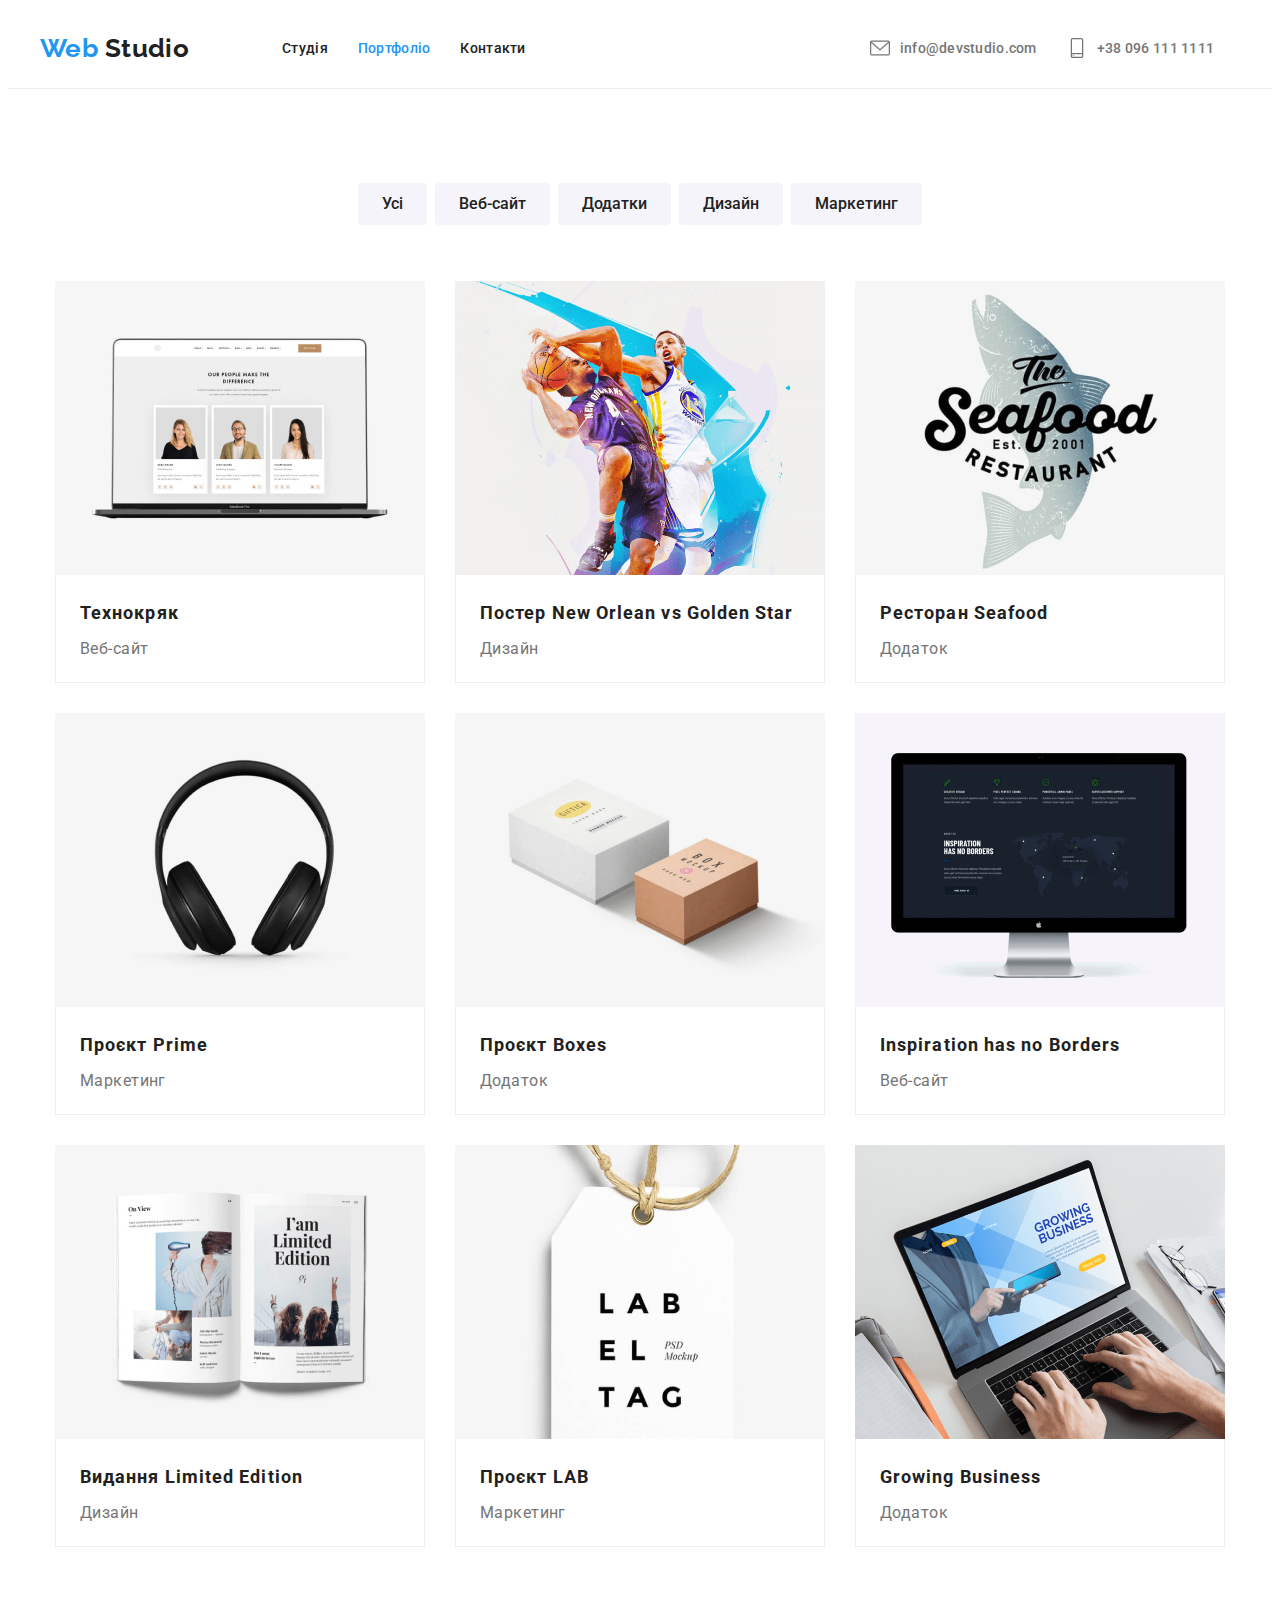
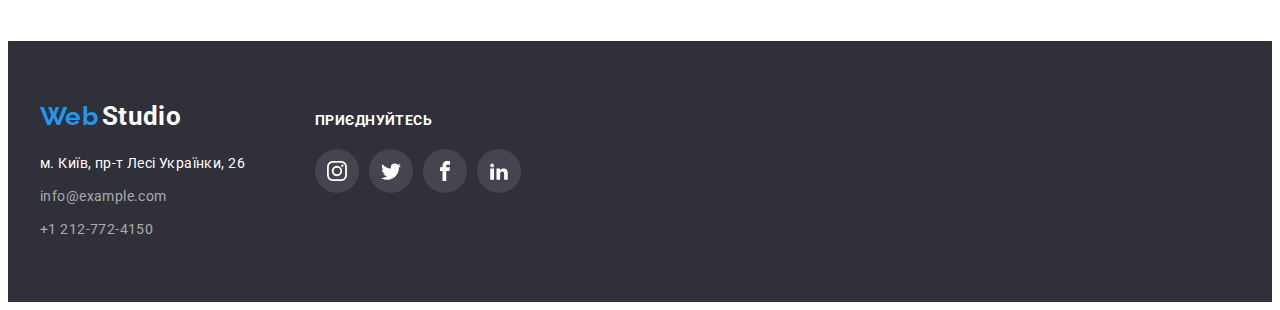
==== portfolio.html @ 4975d70e "1" ====
<!DOCTYPE html>
<html lang="uk">

<head>
    <meta charset="UTF-8">
    <meta http-equiv="X-UA-Compatible" content="IE=edge">
    <meta name="viewport" content="width=device-width, initial-scale=1.0">
    <title>Портфоліо</title>
    <link rel="website icon" type="png" href="./briefcase_1f4bc.png">
    <link rel="preconnect" href="https://fonts.googleapis.com">
    <link rel="preconnect" href="https://fonts.gstatic.com" crossorigin>
    <link href="https://fonts.googleapis.com/css2?family=Raleway:wght@700&family=Roboto:wght@400;500;700&display=swap"
        rel="stylesheet">
    <link rel="preconnect" href="https://fonts.googleapis.com">
    <link rel="preconnect" href="https://fonts.gstatic.com" crossorigin>
    <link href="https://fonts.googleapis.com/css2?family=Roboto:wght@400;500;700&display=swap" rel="stylesheet">
    <link rel="stylesheet" href="https://cdnjs.cloudflare.com/ajax/libs/modern-normalize/1.1.0/modern-normalize.min.css"
        integrity="sha512-wpPYUAdjBVSE4KJnH1VR1HeZfpl1ub8YT/NKx4PuQ5NmX2tKuGu6U/JRp5y+Y8XG2tV+wKQpNHVUX03MfMFn9Q=="
        crossorigin="anonymous" referrerpolicy="no-referrer" />
    <link rel="stylesheet" href="./css/styles.css">
</head>

<body>

    <header class="header header-port">
        <div class="container header-main">
            <nav class="navigation">
                <a class="logo-header" href="#">
                    <span class="logo-header-blue">Web</span>
                    <span class="logo-header-black">Studio</span>
                </a>
                <ul class="list-header">
                    <li class="list-item"><a class="header-link" href="./index.html">Студія</a></li>
                    <li class="list-item"><a class="header-link current" href="./portfolio.html">Портфоліо</a></li>
                    <li class="list-item"><a class="header-link" href="">Контакти</a></li>
                </ul>
            </nav>
            <ul class="list-header-contacts">
                <li class="cont-pic-list list-item">
                    <a href="" class="contacts-icon-link">
                        <svg class="contacts-icon" width="20" height="20">
                            <use href="./images/icons.svg#icon-envelope"></use>
                        </svg>
                    </a>
                    <div class="">
                        <a class="contact-mail" href="mailto:info@devstudio.com">info@devstudio.com</a>
                    </div>
                </li>
                <li class="cont-pic-list list-item">
                    <a href="" class="contacts-icon-link">
                        <svg class="contacts-icon" width="20" height="20">
                            <use href="./images/icons.svg#icon-smartphone"></use>
                        </svg>
                    </a>
                    <div class="">
                        <a class="contact-number" href="tel:+380961111111">+38 096 111 1111</a>
                    </div>
                </li>
            </ul>
        </div>
    </header>
    <main>
        <section class="section-one">
            <div class="container">
                <h1 class="visually-hidden">#</h1>
                <ul>
                    <div class="btn-main-wrap">
                        <li class="list-item">
                            <button class="btn-main" type="button">Усі
                            </button>
                        </li>
                        <li class="list-item">
                            <button class="btn-main" type="button">Веб-сайт
                            </button>
                        </li>
                        <li class="list-item">
                            <button class="btn-main" type="button">Додатки
                            </button>
                        </li>
                        <li class="list-item">
                            <button class="btn-main" type="button">Дизайн
                            </button>
                        </li>
                        <li class="list-item">
                            <button class="btn-main" type="button">Маркетинг
                            </button>
                        </li>
                    </div>
                </ul>
                <ul class="list pictures-wrap">
                    <li class="list-item-portfolio">
                        <a class="portfolio-item-link" href="">
                            <img src="./images/techno-1.png" alt="techno-site" class="photo" width="370">
                            <div class="item-wrap">
                                <h3 class="title title-port">Технокряк</h3>
                                <p class="sub-title sub-title-port">Веб-сайт</p>
                            </div>
                        </a>
                    </li>
                    <li class="list-item-portfolio">
                        <a class="portfolio-item-link" href="">
                            <img src="./images/poster-nba.png" alt="poster-nba" class="photo" width="370">
                            <div class="item-wrap">
                                <h3 class="title title-port">Постер New Orlean vs Golden Star</h3>
                                <p class="sub-title sub-title-port">Дизайн</p>
                            </div>
                        </a>
                    </li>
                    <li class="list-item-portfolio">
                        <a class="portfolio-item-link" href="">
                            <img src="./images/rest-seafood.png" alt="restaurant-seafood" class="photo" width="370">
                            <div class="item-wrap">
                                <h3 class="title title-port">Ресторан Seafood</h3>
                                <p class="sub-title sub-title-port">Додаток</p>
                            </div>
                        </a>
                    </li>
                    <li class="list-item-portfolio">
                        <a class="portfolio-item-link" href="">
                            <img src="./images/project-prime.png" alt="project-prime" class="photo" width="370">
                            <div class="item-wrap">
                                <h3 class="title title-port">Проєкт Prime</h3>
                                <p class="sub-title sub-title-port">Маркетинг</p>
                            </div>
                        </a>
                    </li>
                    <li class="list-item-portfolio">
                        <a class="portfolio-item-link" href="">
                            <img src="./images/project-boxes.png" alt="project-boxes" class="photo" width="370">
                            <div class="item-wrap">
                                <h3 class="title title-port">Проєкт Boxes</h3>
                                <p class="sub-title sub-title-port">Додаток</p>
                            </div>
                        </a>
                    </li>
                    <li class="list-item-portfolio">
                        <a class="portfolio-item-link" href="">
                            <img src="./images/inspiration.png" alt="inspiration-no-borders" class="photo" width="370">
                            <div class="item-wrap">
                                <h3 class="title title-port">Inspiration has no Borders</h3>
                                <p class="sub-title sub-title-port">Веб-сайт</p>
                            </div>
                        </a>
                    </li>
                    <li class="list-item-portfolio">
                        <a class="portfolio-item-link" href="">
                            <img src="./images/publish-lim-edit.png" alt="publish-lim-edit" class="photo" width="370">
                            <div class="item-wrap">
                                <h3 class="title title-port">Видання Limited Edition</h3>
                                <p class="sub-title sub-title-port">Дизайн</p>
                            </div>
                        </a>
                    </li>
                    <li class="list-item-portfolio">
                        <a class="portfolio-item-link" href="">
                            <img src="./images/project-lab.png" alt="project-lab" class="photo" width="370">
                            <div class="item-wrap">
                                <h3 class="title title-port">Проєкт LAB</h3>
                                <p class="sub-title sub-title-port">Маркетинг</p>
                            </div>
                        </a>
                    </li>
                    <li class="list-item-portfolio">
                        <a class="portfolio-item-link" href="">
                            <img src="./images/grow-business.png" alt="grow-business" class="photo" width="370">
                            <div class="item-wrap">
                                <h3 class="title title-port">Growing Business</h3>
                                <p class="sub-title sub-title-port">Додаток</p>
                            </div>
                        </a>
                    </li>
                </ul>
            </div>
        </section>
    </main>
    <footer class="footer">
        <div class="container footer-container">
            <div class="footer-contacts">
                <a class="logo-footer" href="#">
                    <span class="logo-footer-blue">Web</span>
                    <span class="logo-footer-white">Studio</span>
                </a>
                <address class="address-footer">
                    <p class="address">
                        м. Київ, пр-т Лесі Українки, 26
                    </p>
                    <ul class="list-footer">
                        <li class="list-item-footer">
                            <a class="contact-mail-footer" href="mailto:info@example.com">info@example.com</a>
                        </li>
                        <li class="list-item-footer">
                            <a class="contact-number-footer" href="tel:+12127724150">+1 212-772-4150 </a>
                        </li>
                    </ul>
                </address>
            </div>
            <div class="footer-soc">
                <p class="title-soc-footer title">ПРИЄДНУЙТЕСЬ</p>
                <ul class="team-soc-list">
                    <li class="team-soc-item">
                        <a href="" class="team-soc-link">
                            <svg class="team-soc-icon-footer" width="20" height="20">
                                <use href="./images/icons.svg#icon-instagram"></use>
                            </svg>
                        </a>
                    </li>
                    <li class="team-soc-item">
                        <a href="" class="team-soc-link">
                            <svg class="team-soc-icon-footer" width="20" height="20">
                                <use href="./images/icons.svg#icon-twitter"></use>
                            </svg>
                        </a>
                    </li>
                    <li class="team-soc-item">
                        <a href="" class="team-soc-link">
                            <svg class="team-soc-icon-footer" width="20" height="20">
                                <use href="./images/icons.svg#icon-facebook"></use>
                            </svg>
                        </a>
                    </li>
                    <li class="team-soc-item">
                        <a href="" class="team-soc-link">
                            <svg class="team-soc-icon-footer" width="20" height="20">
                                <use href="./images/icons.svg#icon-linkedin"></use>
                            </svg>
                        </a>
                    </li>
                </ul>
            </div>
        </div>
    </footer>
</body>

</html>
---- css/styles.css ----
:root {
  --main-text-color: #212121;
  --sub-text-color: #ffffff;
  --text-contact: #757575;
  --text-hover-color: #2196f3;
}

p,
h1,
h2,
h3,
h4,
h5,
h6 {
  margin: 0;
}

ul,
ol {
  margin: 0;
  padding-left: 0;
}

li {
  line-height: initial;
}

button {
  cursor: pointer;
}

address {
  font-style: normal;
}

body {
  font-family: "Roboto", sans-serif;
  font-size: 14px;
  letter-spacing: 0.03em;
  color: var(--main-text-color);
}

a {
  text-decoration: none;
}

img {
  display: block;
}

.bg::selection {
  background-color: red;
}

/* ----------------HEADER----------------- */

.header {
  height: 80px;
  display: flex;
}

.header-port {
  border-bottom: 1px solid #ececec;
}

.container {
  width: 1200px;
  padding-left: 15px;
  padding-right: 15px;
  margin: 0 auto;
  /* outline: 2px solid red; */
}

.header-main {
  display: flex;
}

.section {
  padding-top: 94px;
  padding-bottom: 94px;
}

.navigation {
  display: flex;
  align-items: center;
}

.logo-header {
  font-family: "Raleway", sans-serif;
  font-style: normal;
  font-weight: 700;
  font-size: 26px;
  line-height: 1.19;
  background-color: transparent;
  margin-right: 93px;
}

.logo-header-blue {
  color: var(--text-hover-color);
}

.logo-header-black {
  color: var(--main-text-color);
}

/* .logo-header-black, 
.logo-footer-blue:hover,
:focus { 
  color: none;
  background-color: transparent;
} */

.list-item {
  list-style: none;
  background-color: none;
}

.header-link {
  font-family: "Roboto", sans-serif;
  font-style: normal;
  font-weight: 500;
  line-height: 1.14;
  letter-spacing: 0.02em;
  color: var(--main-text-color);
  background-color: transparent;
}

.header-link.current {
  color: var(--text-hover-color);
  list-style: none;
  background-color: none;
}

.header-link:hover,
:focus  {
  fill: var(--text-hover-color);
  background-color: transparent;
}

.cont-pic-list:hover .contacts-icon,
.cont-pic-list:focus .contacts-icon {
  fill: var(--text-hover-color);
  background-color: transparent;
}

/* .contacts-icon-link:hover
.contacts-icon-link:focus {
  fill: var(--text-hover-color);
  background-color: transparent;
}

.contacts-icon-link:hover .contacts-icon,
.contacts-icon-link:focus .contacts-icon {
  fill: var(--text-hover-color);
  background-color: transparent;
}

.contacts-icon:hover,
.contacts-icon:focus {
  fill: var(--text-hover-color);
  background-color: transparent;
} */

.list-header {
  display: flex;
  gap: 30px;
  text-align: center;
}

.list-header-contacts {
  display: flex;
  align-items: center;
  /* gap: 50px; */
  margin-left: 344px;
  justify-content: flex-end;
}

/* .list-header-contacts,
.list-item:hover,
:focus {
  color: var(--text-hover-color);
  background-color: transparent;
} */

.contact-mail,
.contact-number {
  font-weight: 500;
  letter-spacing: 0.02em;
  color: var(--text-contact);
  fill: currentColor;
}

.contact-mail {
  margin-right: 30px;
}

/* .contact-image {
  text-align: center;
  display: flex;
  align-items: center;
  gap: 10px;
  color: var(--text-contact);
  fill: currentColor;
} */

/* .list-item:hover,
.list-item:focus {
  color: var(--text-hover-color);
  background-color: transparent;
} */

.list-item:hover .contact-mail,
.list-item:focus .contact-mail {
  color: var(--text-hover-color);
  background-color: transparent;
}

.list-item:hover .contact-number,
.list-item:focus .contact-number {
  color: var(--text-hover-color);
  background-color: transparent;
}

.cont-pic-list {
  display: flex;
  align-items: center;
  justify-content: center;
  gap: 10px;
  fill: currentColor;
}

/* .cont-pic-list:hover .contacts-icon,
.cont-pic-list:focus .contacts-icon {
  color: var(--text-hover-color);
  background-color: transparent;
} */

.contacts-icon-link:hover,
.contacts-icon-link:focus {
  fill: var(--text-hover-color);
}

.cont-pic-list:hover,
.cont-pic-list:focus {
  fill: var(--text-hover-color);
}

.contacts-icon-link:hover .contacts-icon,
.contacts-icon-link:focus .contacts-icon {
  fill: var(--text-hover-color);
}

.contacts-icon {
  /* width: 16px;
  height: 12px; */
  text-align: center;
  display: flex;
  align-items: center;
  gap: 10px;
  fill: var(--text-contact);
}
/* --------------HERO---------------- */

.hero {
  padding: 200px 0px 200px;
  text-align: center;
  background-color: #2f303a;
  background-image: linear-gradient(
      rgba(47, 48, 58, 0.4),
      rgba(47, 48, 58, 0.4)
    ),
    url(../images/bg-index-hero.png);
  background-size: cover;
  background-position: center;
  background-repeat: no-repeat;
  width: 1200px;
  justify-content: center;
  align-items: center;
  margin: 0 auto;
}

.title-first {
  font-style: normal;
  font-weight: 900;
  font-size: 44px;
  line-height: 1.36;
  letter-spacing: 0.06em;
  text-transform: uppercase;
  color: #ffffff;
  max-width: 696px;
  margin: auto;
}

.btn-main-index {
  margin-top: 30px;
  text-align: center;
  padding: 10px 32px;
  color: var(--sub-text-color);
  background-color: var(--text-hover-color);
  border-color: transparent;
  border-radius: 4px;
  margin: 0 auto;
  display: block;
}

.visually-hidden {
  position: absolute;
  width: 1px;
  height: 1px;
  margin: -1px;
  border: 0;
  padding: 0;

  white-space: nowrap;
  clip-path: inset(100%);
  clip: rect(0 0 0 0);
  overflow: hidden;
}

.btn-main-wrap {
  display: flex;
  gap: 8px;
  justify-content: center;
  margin-top: 94px;
  margin-bottom: 56px;
}

.btn-main {
  padding: 6px 22px;
}

.btn-main {
  font-family: "Roboto", sans-serif;
  font-style: normal;
  font-weight: 500;
  font-size: 16px;
  line-height: 1.62;
  text-align: center;
  color: var(--main-text-color);
  cursor: pointer;
  background-color: #f5f4fa;
  border-radius: 4px;
  border-color: transparent;
}

.btn-main:hover,
:focus {
  color: var(--text-hover-color);
  background-color: transparent;
  color: var(--sub-text-color);
  background-color: var(--text-hover-color);
  box-shadow: 0px 3px 1px rgba(0, 0, 0, 0.1), 0px 1px 2px rgba(0, 0, 0, 0.08),
    0px 2px 2px rgba(0, 0, 0, 0.12);
}

/* ----------------------BENEFITS------------------------ */

.pictures-wrap {
  display: flex;
  gap: 30px;
  justify-content: center;
  flex-wrap: wrap;
  align-items: center;
  margin-bottom: 94px;
}

.list-item-portfolio {
  list-style: none;
  background: #ffffff;
  width: 370px;
}

.portfolio-item-link {
  display: block;
}

.portfolio-item-link:hover,
:focus {
  box-shadow: 0px 1px 1px rgba(0, 0, 0, 0.12), 
  0px 4px 4px rgba(0, 0, 0, 0.06),
  1px 4px 6px rgba(0, 0, 0, 0.16);
}

.item-wrap {
  padding: 20px 24px;
  border: 1px solid #eeeeee;
  border-top: 0;
}

/* .title {
  display: flex;
  align-items: center;
  max-width: 1170px;
} */

.title-port {
  font-weight: 700;
  font-size: 18px;
  line-height: 2;
  letter-spacing: 0.06em;
  color: var(--main-text-color);
}

.sub-title-port {
  margin-top: 4px;
  font-weight: 400;
  font-size: 16px;
  line-height: 1.8;
  color: var(--text-contact);
}

.benefits-list {
  display: flex;
  column-gap: 30px;
}

.benefits-image {
  width: 270px;
  height: 120px;
  background-color: #f5f4fa;
  border-radius: 4px;
  justify-content: center;
  align-items: center;
  display: flex;
  margin-bottom: 30px;
}

.benefits-icon-link {
  align-items: center;
  justify-content: center;
  width: 270px;
  height: 120px;
}

.title-benefits {
  margin-bottom: 10px;
  font-size: 16px;
  font-style: normal;
  font-weight: 700;
  line-height: 1.1;
  letter-spacing: 0.06em;
  color: var(--main-text-color);
}

/* .benefits-list::before {
  content: '';
  width: 270px;
  height: 120px;
  left: 215px;
  top: 774px;
  background: #F5F4FA;
  border-radius: 4px;
  background-image: url(../images/antenna\ 1.png);
  background-size: cover;
} */

.sub-title {
  font-style: normal;
  font-weight: 400;
  line-height: 1.7;
  color: var(--text-contact);
  max-width: 322px;
}

/* -----------------SERVICES-------------------- */

.services {
  padding-top: 0;
}

.services-list {
  display: flex;
  column-gap: 30px;
  list-style: none;
}

.title-services {
  font-weight: 700;
  font-size: 36px;
  line-height: 1.16;
  text-align: center;
  letter-spacing: 0.03em;
  color: var(--main-text-color);
  padding-bottom: 50px;
}

/* .list-item-services {
} */

/* ---------------TEAM-------------- */

.hero-team {
  background: #f5f4fa;
  padding-bottom: 94px;
}

.title-team {
  font-weight: 700;
  font-size: 36px;
  line-height: 1.16;
  text-align: center;
  color: var(--main-text-color);
  margin-bottom: 50px;
}

.list-team {
  display: flex;
  column-gap: 30px;
  list-style: none;
}
/* 
.list-item-team {
}
.photo {
} */

.team-box-items {
  padding-top: 30px;
  padding-bottom: 16px;
  text-align: center;
}

.team-title-name {
  font-weight: 500;
  font-size: 16px;
  line-height: 1.18;
  text-align: center;
  color: var(--main-text-color);
  margin-bottom: 10px;
}

.list-item-team {
  font-weight: 500;
  font-size: 16px;
  line-height: 1.18;
  text-align: center;
  color: var(--main-text-color);
  background: var(--sub-text-color);
  box-shadow: 0px 1px 3px rgba(0, 0, 0, 0.12), 0px 1px 1px rgba(0, 0, 0, 0.14),
    0px 2px 1px rgba(0, 0, 0, 0.2);
  border-radius: 0px 0px 4px 4px;
}

/* .team-soc-link {
  
  display: flex;
  align-items: center;
  justify-content: center;
  
} */

.team-soc-list {
  list-style: none;
  display: flex;
  justify-content: center;
  gap: 10px;
  margin-bottom: 30px;
}

.team-soc-item {
  width: 44px;
  height: 44px;
  justify-content: center;
  gap: 10px;
  /* fill: #AFB1B8; */
}

.team-soc-link {
  width: 100%;
  height: 100%;
  display: flex;
  align-items: center;
  justify-content: center;
  border-radius: 50%;
  /* fill: #AFB1B8; */
}

.team-soc-icon {
  fill: #afb1b8;
}

.team-soc-link {
}

.team-soc-link:hover,
.team-soc-link:focus {
  fill: var(--sub-text-color);
  background-color: var(--text-hover-color);
}

.team-soc-link:hover .team-soc-icon,
.team-soc-link:focus .team-soc-icon {
  fill: var(--sub-text-color);
}

/* -----------------CLIENTS------------- */

.clients-list {
  display: flex;
  justify-content: center;
  gap: 30px;
}

/* .clients-logo-item:hover,
.clients-logo-item:focus {
    fill: var(--text-hover-color);
  } 

  .clients-logo-item:hover .clients-logo,
  .clients-logo-item:focus .clients-logo {
    fill: var(--text-hover-color);
} */

.clients-logo-link {
  width: 170px;
  height: 92px;
  border: 1px solid #afb1b8;
  border-radius: 4px;
  display: flex;
  justify-content: center;
  align-items: center;
}

.clients-logo-link:hover,
.clients-logo-link:focus {
  border-color: var(--text-hover-color);
  fill: var(--text-hover-color);
}

.clients-logo {
  fill: #afb1b8;
}

.clients-logo-link:hover .clients-logo,
.clients-logo-link:focus .clients-logo {
  fill: var(--text-hover-color);
  background-color: transparent;
}

.clients-logo:hover,
:focus {
  fill: var(--text-hover-color);
}

/* ---------------CONTACTS------------------- */

.footer {
  background-color: #2f303a;
  padding-top: 60px;
  padding-bottom: 60px;
}

.footer-contacts {
}

.logo-footer-blue {
  font-family: "Raleway", sans-serif;
  font-style: normal;
  font-weight: 700;
  font-size: 26px;
  line-height: 1.19;
  color: var(--text-hover-color);
}

.logo-footer-white {
  font-weight: 700;
  font-size: 26px;
  line-height: 1.19;
  color: var(--text-hover-color);
  color: var(--sub-text-color);
}

.address {
  font-weight: 400;
  line-height: 1.71;
  color: var(--sub-text-color);
  font-style: normal;
  margin-top: 20px;
  margin-bottom: 9px;
}

.list-item-footer:not(:last-child) {
  margin-bottom: 9px;
}

.list-item-footer {
  list-style: none;
}

.contact-mail-footer,
.contact-number-footer {
  font-weight: 400;
  line-height: 1.71;
  color: rgba(255, 255, 255, 0.6);
}
/* ------SOC LINKS----------------- */

.footer-container {
  display: flex;
  align-items: baseline ;
}

.footer-contacts {
  justify-content: start;
  align-items: center;
}

.footer-soc {
  flex-direction: column;
  align-content: center;
  /* align-items: center; */
  display: flex;
  margin-left: 70px;
}

.title-soc-footer {
  font-family: "Roboto", sans-serif;
  font-weight: 700;
  line-height: 1.14;
  text-transform: uppercase;
  color: var(--sub-text-color);
  margin-bottom: 20px;
  justify-content: flex;
}
.team-soc-list {
  align-content: center;
  align-items: center;
  display: flex;
}

.team-soc-item {
  align-content: center;
  align-items: center;
  background: rgba(255, 255, 255, 0.1);
  border-radius: 50%;
}
.team-soc-link {
  fill: var(--sub-text-color);
}
.team-soc-icon-footer {
  align-content: center;
  align-items: center;
  display: flex;
  fill: var(--sub-text-color);
}
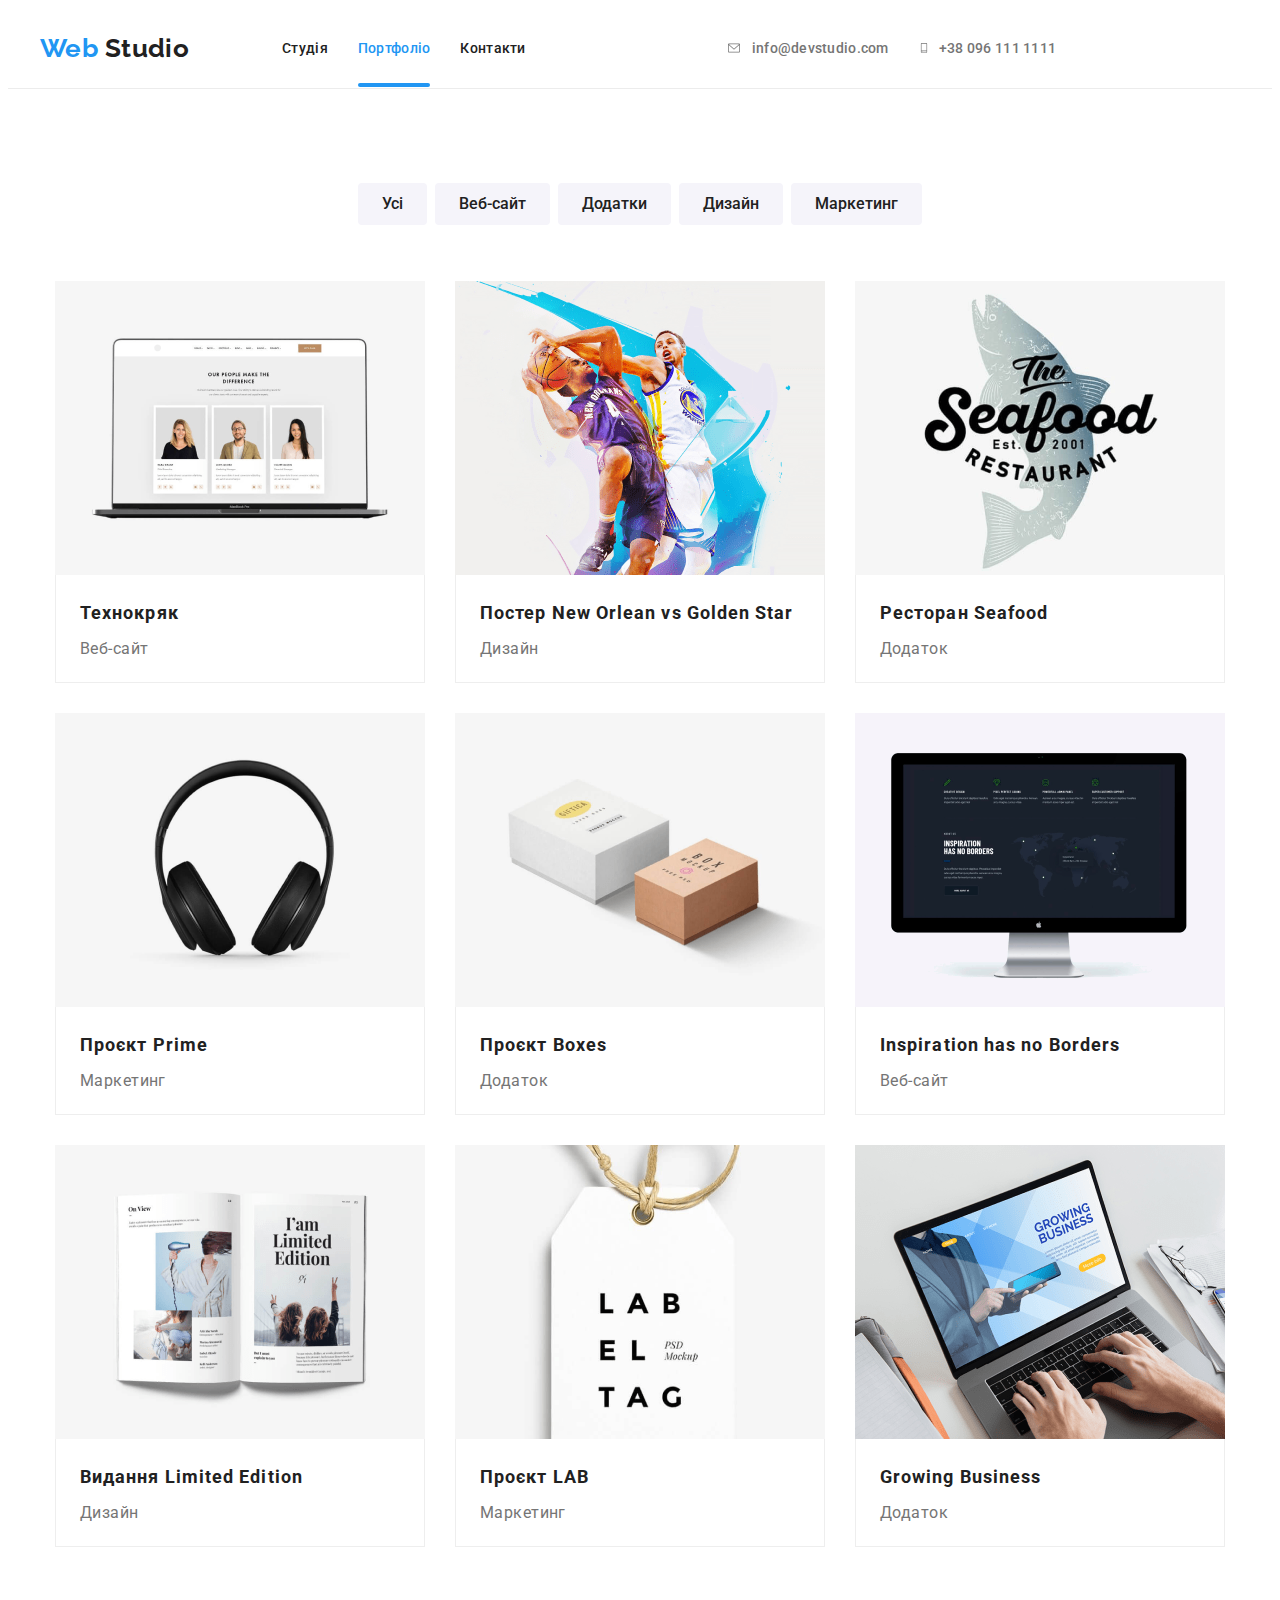
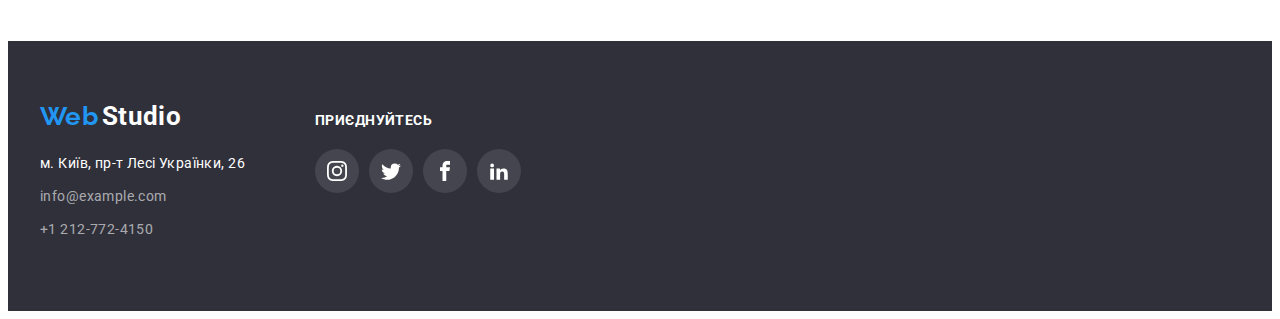
==== commit 7bc6fd31: "15" ====
--- a/portfolio.html
+++ b/portfolio.html
@@ -38,7 +38,7 @@
             <ul class="list-header-contacts">
                 <li class="cont-pic-list list-item">
                     <a href="" class="contacts-icon-link">
-                        <svg class="contacts-icon" width="20" height="20">
+                        <svg class="contacts-icon" width="16" height="12">
                             <use href="./images/icons.svg#icon-envelope"></use>
                         </svg>
                     </a>
@@ -48,7 +48,7 @@
                 </li>
                 <li class="cont-pic-list list-item">
                     <a href="" class="contacts-icon-link">
-                        <svg class="contacts-icon" width="20" height="20">
+                        <svg class="contacts-icon" width="10" height="16">
                             <use href="./images/icons.svg#icon-smartphone"></use>
                         </svg>
                     </a>
@@ -90,7 +90,14 @@
                 <ul class="list pictures-wrap">
                     <li class="list-item-portfolio">
                         <a class="portfolio-item-link" href="">
-                            <img src="./images/techno-1.png" alt="techno-site" class="photo" width="370">
+                            <div class="image-text-wrap">
+                                <img src="./images/techno-1.png" alt="techno-site" class="photo" width="370">
+                                <p class="image-text-port">
+                                    Ресурс пропонує комплексні пропозиції з різним рівнем
+                                    функціоналу та сервісів. Все це дозволить відвідувачу
+                                    отримати вичерпні відомості про компанію чи приватну особу.
+                                </p>
+                            </div>
                             <div class="item-wrap">
                                 <h3 class="title title-port">Технокряк</h3>
                                 <p class="sub-title sub-title-port">Веб-сайт</p>
@@ -99,7 +106,14 @@
                     </li>
                     <li class="list-item-portfolio">
                         <a class="portfolio-item-link" href="">
-                            <img src="./images/poster-nba.png" alt="poster-nba" class="photo" width="370">
+                            <div class="image-text-wrap">
+                                <img src="./images/poster-nba.png" alt="poster-nba" class="photo" width="370">
+                                <p class="image-text-port">
+                                    Ресурс пропонує комплексні пропозиції з різним рівнем
+                                    функціоналу та сервісів. Все це дозволить відвідувачу
+                                    отримати вичерпні відомості про компанію чи приватну особу.
+                                </p>
+                            </div>
                             <div class="item-wrap">
                                 <h3 class="title title-port">Постер New Orlean vs Golden Star</h3>
                                 <p class="sub-title sub-title-port">Дизайн</p>
@@ -108,7 +122,14 @@
                     </li>
                     <li class="list-item-portfolio">
                         <a class="portfolio-item-link" href="">
-                            <img src="./images/rest-seafood.png" alt="restaurant-seafood" class="photo" width="370">
+                            <div class="image-text-wrap">
+                                <img src="./images/rest-seafood.png" alt="restaurant-seafood" class="photo" width="370">
+                                <p class="image-text-port">
+                                    Ресурс пропонує комплексні пропозиції з різним рівнем
+                                    функціоналу та сервісів. Все це дозволить відвідувачу
+                                    отримати вичерпні відомості про компанію чи приватну особу.
+                                </p>
+                            </div>
                             <div class="item-wrap">
                                 <h3 class="title title-port">Ресторан Seafood</h3>
                                 <p class="sub-title sub-title-port">Додаток</p>
@@ -117,7 +138,14 @@
                     </li>
                     <li class="list-item-portfolio">
                         <a class="portfolio-item-link" href="">
-                            <img src="./images/project-prime.png" alt="project-prime" class="photo" width="370">
+                            <div class="image-text-wrap">
+                                <img src="./images/project-prime.png" alt="project-prime" class="photo" width="370">
+                                <p class="image-text-port">
+                                    Ресурс пропонує комплексні пропозиції з різним рівнем
+                                    функціоналу та сервісів. Все це дозволить відвідувачу
+                                    отримати вичерпні відомості про компанію чи приватну особу.
+                                </p>
+                            </div>
                             <div class="item-wrap">
                                 <h3 class="title title-port">Проєкт Prime</h3>
                                 <p class="sub-title sub-title-port">Маркетинг</p>
@@ -126,7 +154,14 @@
                     </li>
                     <li class="list-item-portfolio">
                         <a class="portfolio-item-link" href="">
-                            <img src="./images/project-boxes.png" alt="project-boxes" class="photo" width="370">
+                            <div class="image-text-wrap">
+                                <img src="./images/project-boxes.png" alt="project-boxes" class="photo" width="370">
+                                <p class="image-text-port">
+                                    Ресурс пропонує комплексні пропозиції з різним рівнем
+                                    функціоналу та сервісів. Все це дозволить відвідувачу
+                                    отримати вичерпні відомості про компанію чи приватну особу.
+                                </p>
+                            </div>
                             <div class="item-wrap">
                                 <h3 class="title title-port">Проєкт Boxes</h3>
                                 <p class="sub-title sub-title-port">Додаток</p>
@@ -135,7 +170,14 @@
                     </li>
                     <li class="list-item-portfolio">
                         <a class="portfolio-item-link" href="">
-                            <img src="./images/inspiration.png" alt="inspiration-no-borders" class="photo" width="370">
+                            <div class="image-text-wrap">
+                                <img src="./images/inspiration.png" alt="inspiration-no-borders" class="photo" width="370">
+                                <p class="image-text-port">
+                                    Ресурс пропонує комплексні пропозиції з різним рівнем
+                                    функціоналу та сервісів. Все це дозволить відвідувачу
+                                    отримати вичерпні відомості про компанію чи приватну особу.
+                                </p>
+                            </div>
                             <div class="item-wrap">
                                 <h3 class="title title-port">Inspiration has no Borders</h3>
                                 <p class="sub-title sub-title-port">Веб-сайт</p>
@@ -144,7 +186,14 @@
                     </li>
                     <li class="list-item-portfolio">
                         <a class="portfolio-item-link" href="">
-                            <img src="./images/publish-lim-edit.png" alt="publish-lim-edit" class="photo" width="370">
+                            <div class="image-text-wrap">
+                                <img src="./images/publish-lim-edit.png" alt="publish-lim-edit" class="photo" width="370">
+                                <p class="image-text-port">
+                                    Ресурс пропонує комплексні пропозиції з різним рівнем
+                                    функціоналу та сервісів. Все це дозволить відвідувачу
+                                    отримати вичерпні відомості про компанію чи приватну особу.
+                                </p>
+                            </div>
                             <div class="item-wrap">
                                 <h3 class="title title-port">Видання Limited Edition</h3>
                                 <p class="sub-title sub-title-port">Дизайн</p>
@@ -153,7 +202,14 @@
                     </li>
                     <li class="list-item-portfolio">
                         <a class="portfolio-item-link" href="">
-                            <img src="./images/project-lab.png" alt="project-lab" class="photo" width="370">
+                            <div class="image-text-wrap">
+                                <img src="./images/project-lab.png" alt="project-lab" class="photo" width="370">
+                                <p class="image-text-port">
+                                    Ресурс пропонує комплексні пропозиції з різним рівнем
+                                    функціоналу та сервісів. Все це дозволить відвідувачу
+                                    отримати вичерпні відомості про компанію чи приватну особу.
+                                </p>
+                            </div>
                             <div class="item-wrap">
                                 <h3 class="title title-port">Проєкт LAB</h3>
                                 <p class="sub-title sub-title-port">Маркетинг</p>
@@ -162,7 +218,14 @@
                     </li>
                     <li class="list-item-portfolio">
                         <a class="portfolio-item-link" href="">
-                            <img src="./images/grow-business.png" alt="grow-business" class="photo" width="370">
+                            <div class="image-text-wrap">
+                                <img src="./images/grow-business.png" alt="grow-business" class="photo" width="370">
+                                <p class="image-text-port">
+                                    Ресурс пропонує комплексні пропозиції з різним рівнем
+                                    функціоналу та сервісів. Все це дозволить відвідувачу
+                                    отримати вичерпні відомості про компанію чи приватну особу.
+                                </p>
+                            </div>
                             <div class="item-wrap">
                                 <h3 class="title title-port">Growing Business</h3>
                                 <p class="sub-title sub-title-port">Додаток</p>
--- a/css/styles.css
+++ b/css/styles.css
@@ -123,18 +123,31 @@
   letter-spacing: 0.02em;
   color: var(--main-text-color);
   background-color: transparent;
+  padding-bottom: 30px;
+}
+
+.header-link:hover,
+:focus {
+  color: var(--text-hover-color);
+  background-color: transparent;
 }
 
 .header-link.current {
   color: var(--text-hover-color);
   list-style: none;
   background-color: none;
-}
-
-.header-link:hover,
-:focus  {
-  fill: var(--text-hover-color);
-  background-color: transparent;
+  position: relative;
+}
+
+.header-link.current::after {
+  content: "";
+  background-color: var(--text-hover-color);
+  width: 100%;
+  height: 4px;
+  left: 0px;
+  bottom: -1px;
+  border-radius: 2px;
+  position: absolute;
 }
 
 .cont-pic-list:hover .contacts-icon,
@@ -171,7 +184,7 @@
   display: flex;
   align-items: center;
   /* gap: 50px; */
-  margin-left: 344px;
+  margin-left: 200px;
   justify-content: flex-end;
 }
 
@@ -259,6 +272,34 @@
   gap: 10px;
   fill: var(--text-contact);
 }
+
+.header-btn {
+  font-weight: 400;
+  font-size: 10px;
+  line-height: 1;
+  text-align: center;
+  cursor: pointer;
+  display: flex;
+  align-items: center;
+  gap: 10px;
+  fill: var(--text-contact);
+  height: 30px;
+  width: 100px;
+  padding: 10px 12px;
+  margin: 30px 20px;
+}
+
+.header-btn:hover,
+.header-btn:focus {
+  color: var(--sub-text-color);
+  background-color: var(--text-hover-color);
+}
+
+.header-main:hover .header-btn,
+.header-main:focus .header-btn {
+  fill: var(--text-hover-color);
+}
+
 /* --------------HERO---------------- */
 
 .hero {
@@ -289,9 +330,15 @@
   color: #ffffff;
   max-width: 696px;
   margin: auto;
+  margin-bottom: 40px;
 }
 
 .btn-main-index {
+  font-style: normal;
+  font-weight: 700;
+  font-size: 16px;
+  line-height: 1.9;
+  align-items: center;
   margin-top: 30px;
   text-align: center;
   padding: 10px 32px;
@@ -303,6 +350,11 @@
   display: block;
 }
 
+.btn-main-index:hover {
+  color: var(--sub-text-color);
+  background-color: var(--text-hover-color);
+}
+
 .visually-hidden {
   position: absolute;
   width: 1px;
@@ -376,9 +428,32 @@
 
 .portfolio-item-link:hover,
 :focus {
-  box-shadow: 0px 1px 1px rgba(0, 0, 0, 0.12), 
-  0px 4px 4px rgba(0, 0, 0, 0.06),
-  1px 4px 6px rgba(0, 0, 0, 0.16);
+  box-shadow: 0px 1px 1px rgba(0, 0, 0, 0.12), 0px 4px 4px rgba(0, 0, 0, 0.06),
+    1px 4px 6px rgba(0, 0, 0, 0.16);
+}
+
+.portfolio-item-link:hover .image-text-port {
+  transform: translateY(0%);
+}
+
+.image-text-wrap {
+  position: relative;
+  overflow: hidden;
+}
+
+.image-text-port {
+  position: absolute;
+  top: 0;
+  left: 0;
+  color: var(--sub-text-color);
+  background-color: rgba(33, 150, 243, 0.9);
+  font-weight: 400;
+  font-size: 18px;
+  line-height: calc(28 / 18);
+  padding: 63px 24px;
+  height: 100%;
+  transform: translateY(100%);
+  transition: transform 250ms cubic-bezier(0.4, 0, 0.2, 1);
 }
 
 .item-wrap {
@@ -386,12 +461,6 @@
   border: 1px solid #eeeeee;
   border-top: 0;
 }
-
-/* .title {
-  display: flex;
-  align-items: center;
-  max-width: 1170px;
-} */
 
 .title-port {
   font-weight: 700;
@@ -484,8 +553,28 @@
   padding-bottom: 50px;
 }
 
-/* .list-item-services {
-} */
+.image-index-wrap {
+  /* transform: translateX(0%); */
+  position: relative;
+  /* width: 370px;
+  height: -60px; */
+}
+
+.image-text-index {
+  font-style: normal;
+  font-weight: 700;
+  font-size: 14px;
+  line-height: 1.14;
+  text-align: center;
+  text-transform: uppercase;
+  color: var(--sub-text-color);
+  background-color: rgba(47, 48, 58, 0.8);
+  position: absolute;
+  bottom: 0;
+  left: 0;
+  width: 100%;
+  padding: 27px 0;
+}
 
 /* ---------------TEAM-------------- */
 
@@ -660,6 +749,7 @@
   font-size: 26px;
   line-height: 1.19;
   color: var(--text-hover-color);
+  margin-bottom: 20px;
 }
 
 .logo-footer-white {
@@ -668,6 +758,7 @@
   line-height: 1.19;
   color: var(--text-hover-color);
   color: var(--sub-text-color);
+  margin-bottom: 20px;
 }
 
 .address {
@@ -685,6 +776,7 @@
 
 .list-item-footer {
   list-style: none;
+  margin-bottom: 9px;
 }
 
 .contact-mail-footer,
@@ -697,7 +789,7 @@
 
 .footer-container {
   display: flex;
-  align-items: baseline ;
+  align-items: baseline;
 }
 
 .footer-contacts {
@@ -743,3 +835,74 @@
   display: flex;
   fill: var(--sub-text-color);
 }
+
+/* ------------------MODAL/BACKDROP------------------------------- */
+
+.backdrop {
+  width: 100%;
+  height: 100%;
+  position: fixed;
+  top: 0;
+  background-color: rgba(0, 0, 0, 0.2);
+  transition: opacity 300ms linear, 
+  visibility 300ms linear;
+  align-items: center;
+  align-content: center;
+  justify-content: center;
+}
+
+.modal {
+  width: 528px;
+  min-height: 581px;
+  background: var(--sub-text-color);
+  box-shadow: 0px 1px 3px rgba(0, 0, 0, 0.12), 
+  0px 1px 1px rgba(0, 0, 0, 0.14),
+  0px 2px 1px rgba(0, 0, 0, 0.2);
+  border-radius: 4px;
+  position: absolute;
+  top: 50%;
+  left: 50%;
+  transform: translate(-50%, -50%) scaleZ(1);
+  transition: transform 300ms linear;
+  align-items: center;
+  align-content: center;
+  justify-content: center;
+  }
+
+.modal:hover .modal-close {
+  fill: var(--text-hover-color);
+  background-color: transparent;
+}
+
+.modal-close:hover {
+  fill: var(--text-hover-color);
+  background-color: transparent;
+}
+
+.backdrop.modal {
+  transform: translate(-50%, -50%) scaleZ(0);
+}
+
+.modal-close {
+  width: 30px;
+  height: 30px;
+  background: none;
+  border: 1px solid rgba(0, 0, 0, 0.1);
+  border-radius: 50%;
+  position: absolute;
+  top: 8px;
+  right: 8px;
+  align-items: center;
+  align-content: center;
+  justify-content: center;
+  align-self: center;
+  text-align: center;
+  display: inline-flex;
+}
+
+
+.is-hidden {
+  opacity: 0;
+  pointer-events: none;
+  visibility: hidden;
+}
